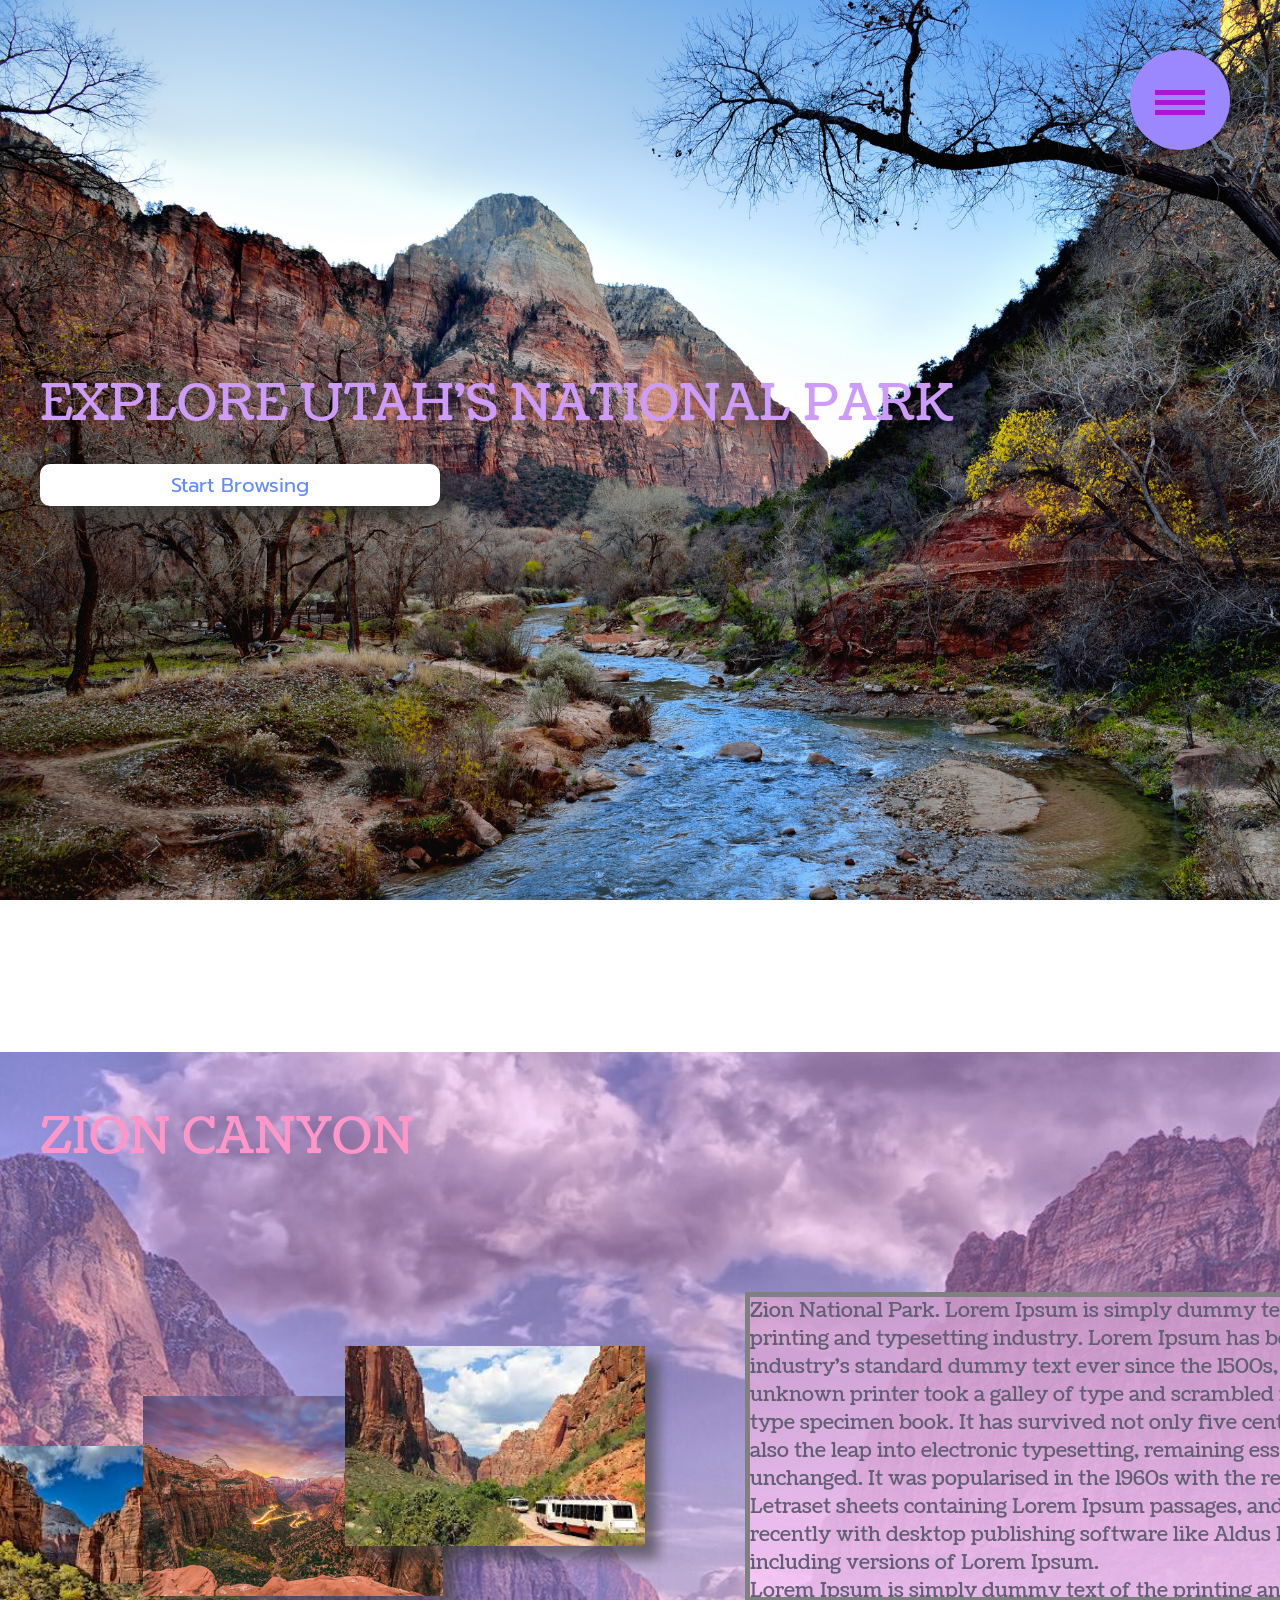
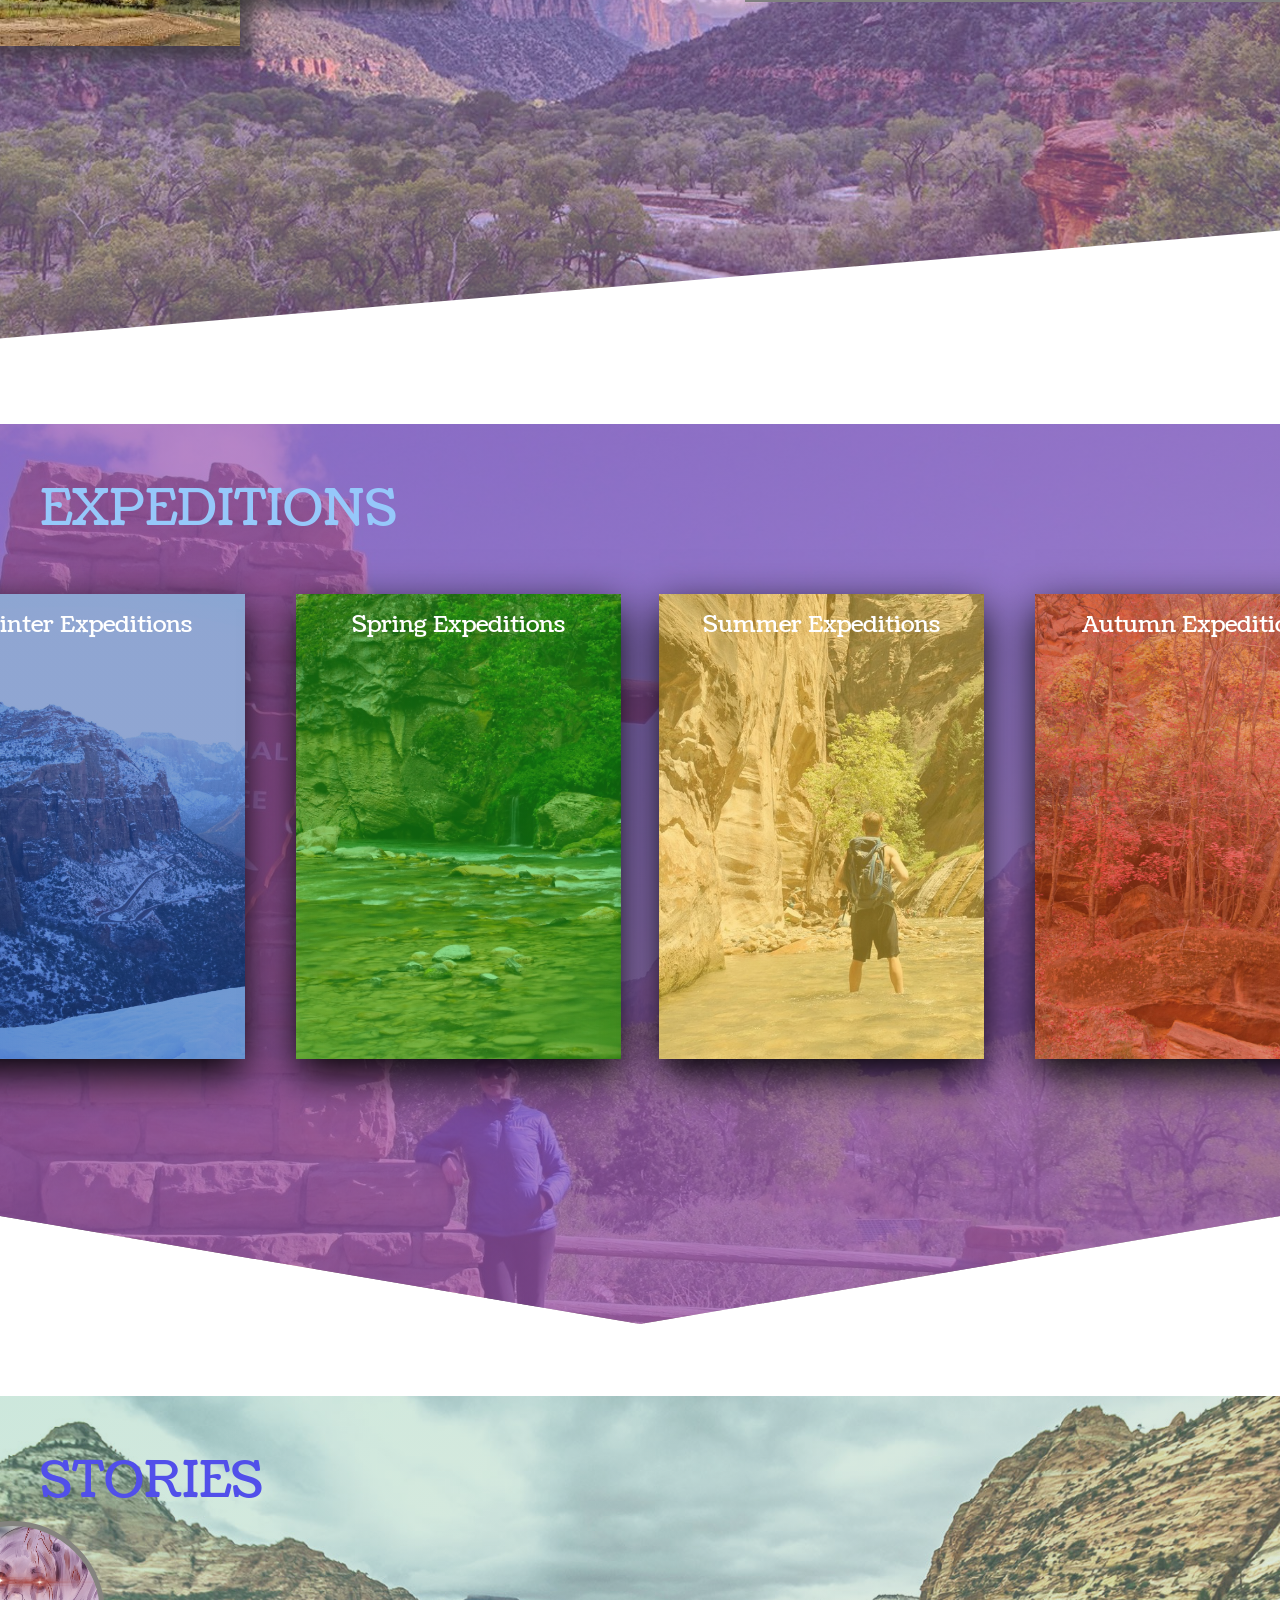
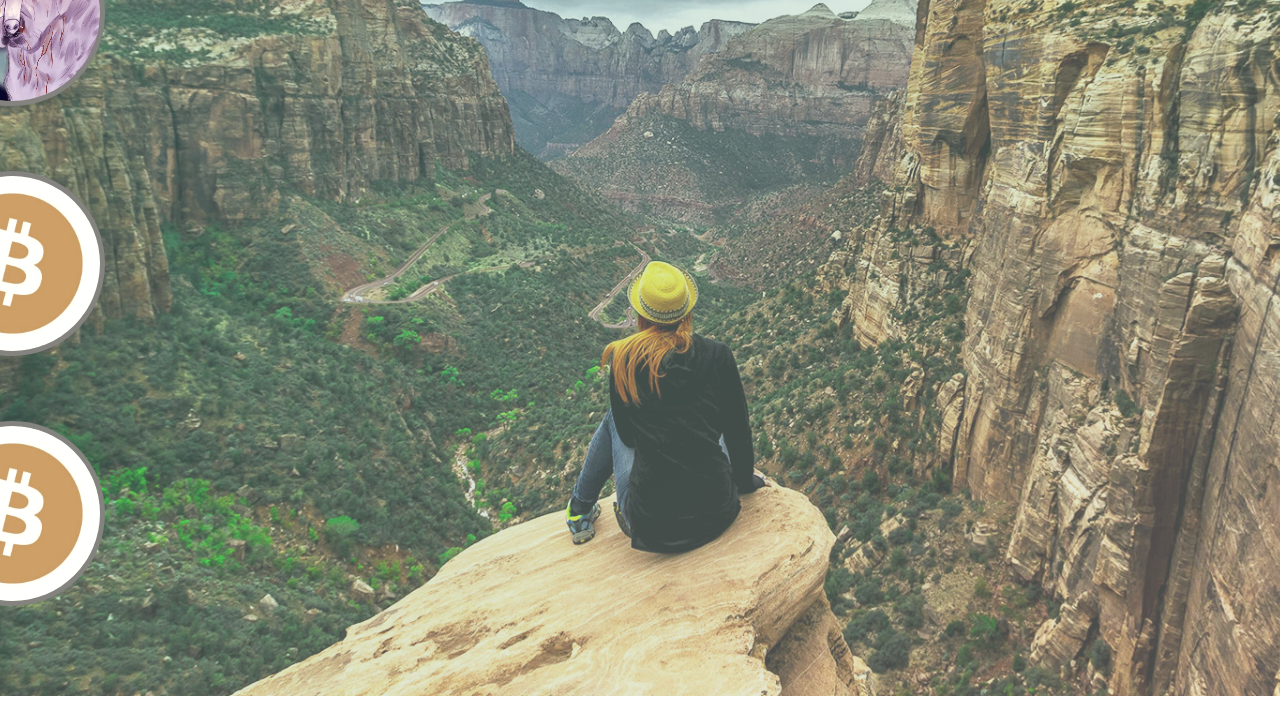
==== index.html @ e119b7de "Rename full.html to index.html" ====
<!DOCTYPE html>




<html>
<link href="https://fonts.googleapis.com/css?family=Coustard|Prompt" rel="stylesheet">
<link rel="stylesheet" type="text/css" href="full.css">
<head>
	<title>Hexoatl</title>
</head>


<div class="nav">
	<input type="checkbox" class="nav_check" id="nav-t">

<label for="nav-t" class="nav_button">
	<span class="nav_icon"></span>

</label>

<div class="nav_bg">&nbsp; </div>

<nav class="nav_nav">
	<ul class="nav_list">
		<li class="nav_item"><a href="#section1" class="nav_link">Top</a> </li>
		<li class="nav_item"><a href="#section2" class="nav_link">Zion Canyon</a> </li>
        <li class="nav_item"><a href="#section3" class="nav_link"> Expeditions</a> </li>
        <li class="nav_item"><a href="#section4" class="nav_link"> Stories</a> </li>

	</ul>
</nav>


</div>

<div class="bg-flex">

<body class="bglarge">
	<br>
<section id="section1">

<div class="bgsec bg1"> 
		<img src="img/h3.png" class="logo">
	<p class="title1"> Explore Utah's National Park </p>
	<a href="#section2"><button class="btn">Start Browsing</button></a>
	<br>
	
	<video autoplay muted loop id="video">
	<source src="img/ziongif.mp4" type="video/mp4">

</video>
</div>
<br>
</section>
<br>



<br>
<section id="section2">
	
<div class="bgsec bg2">
<p class="title2"> Zion Canyon</p>

<div class="bg2-flex">

		<div class="bg2-i">
			<img src="img/x.jfif" class="img img0">
		<img src="img/y.jpg" class="img img1">
			<img src="img/z.jfif" class="img img2">
		</div>
<br>
		<div>
			<p class="bg2-content">
			Zion National Park. 
			Lorem Ipsum is simply dummy text of the printing and typesetting industry. Lorem Ipsum has been the industry's standard dummy text ever since the 1500s, when an unknown printer took a galley of type and scrambled it to make a type specimen book. It has survived not only five centuries, but also the leap into electronic typesetting, remaining essentially unchanged. It was popularised in the 1960s with the release of Letraset sheets containing Lorem Ipsum passages, and more recently with desktop publishing software like Aldus PageMaker including versions of Lorem Ipsum.
			<br>
			Lorem Ipsum is simply dummy text of the printing and typesetting industry. Lorem Ipsum has been the industry's standard dummy text ever since the 1500s, when an unknown printer took a galley of type and scrambled it to make a type specimen book. It has survived not only five centuries, but also the leap into electronic typesetting, remaining essentially unchanged. It was popularised in the 1960s with the release of Letraset sheets containing Lorem Ipsum passages, and more recently with desktop publishing software like Aldus PageMaker including versions of Lorem Ipsum.
			</p>
	
	</div>

	</div>

</div>
<br>
</section>
<br>


<section id="section3">

<div class="bgsec bg3">
	<p class="title3">Expeditions</p>
	<div class="card c">

		<div class="card-s cf">
			Winter Expeditions
		</div>
		<div class="card-s cback cb">
		
			<p class="c-title">Information</p>
		
			Zion National Park 
			Winter Expeditions
	<br>		
			(placeholder)
			<br>
			Lorem Ipsum is simply dummy text of the printing and typesetting industry. Lorem Ipsum has been the industry's standard dummy text ever since the 1500s, when an unknown printer took a galley of type and scrambled it to make a type specimen book. It has survived not only five centuries, but also the leap into electronic typesetting, remaining essentially unchanged. 	
				</div>
		
	</div>
	<div class="card c1">

		<div class="card-s cf1">
			Spring Expeditions
		</div>
		<div class="card-s cback cb1">
			<p class="c-title">Information</p>
		
		Zion National Park 
		Spring Expeditions
         <br>
		(placeholder)
		<br>
			Lorem Ipsum is simply dummy text of the printing and typesetting industry. Lorem Ipsum has been the industry's standard dummy text ever since the 1500s, when an unknown printer took a galley of type and scrambled it to make a type specimen book. It has survived not only five centuries, but also the leap into electronic typesetting, remaining essentially unchanged.
		</div>
		
	</div>
	<div class="card c2">

		<div class="card-s cf2">
			Summer Expeditions
		</div>
		<div class="card-s cback cb2">
<p class="c-title">Information</p>		
		
			Zion National Park 
			Summer Expeditions
		<br>
			(placeholder)
			<br>
			Lorem Ipsum is simply dummy text of the printing and typesetting industry. Lorem Ipsum has been the industry's standard dummy text ever since the 1500s, when an unknown printer took a galley of type and scrambled it to make a type specimen book. It has survived not only five centuries, but also the leap into electronic typesetting, remaining essentially unchanged.
		</div>
	
	</div>
		<div class="card c3">

		<div class="card-s cf3">
			Autumn Expeditions
		</div>
		<div class="card-s cback cb3">
			
			<p class="c-title">Information</p>
	
		Zion National Park 
		Autumn Expeditions
		<br>
			(placeholder)
			<br>
	Lorem Ipsum is simply dummy text of the printing and typesetting industry. Lorem Ipsum has been the industry's standard dummy text ever since the 1500s, when an unknown printer took a galley of type and scrambled it to make a type specimen book. It has survived not only five centuries, but also the leap into electronic typesetting, remaining essentially unchanged.
		</div>
	
	</div>
</div>
<br>
</section>
<br>

<section id="section4">

<div class="bgsec bg4">

	<p class="title4"> Stories</p>

	


<div class="story-flex">

<div class="storyset ss1">			
<img src="img/carlton.jpg" class="s-img s1">
	<div class="story story1">
		"Lorem Ipsum is simply dummy text of the printing and typesetting industry. Lorem Ipsum has been the industry's standard dummy text ever since the 1500s, when an unknown printer took a galley of type and scrambled it to make a type specimen book. It has survived not only five centuries, but also the leap into electronic typesetting, remaining essentially unchanged. It was popularised in the 1960s with the release of Letraset sheets containing Lorem Ipsum passages, and more recently with desktop publishing software like Aldus PageMaker including versions of Lorem Ipsum."
	</div>
</div>


<div class="storyset ss2">
<img src="img/coin.jpg" class="s-img s2">	
<div class="story story2">
	"Lorem Ipsum is simply dummy text of the printing and typesetting industry. Lorem Ipsum has been the industry's standard dummy text ever since the 1500s, when an unknown printer took a galley of type and scrambled it to make a type specimen book. It has survived not only five centuries, but also the leap into electronic typesetting, remaining essentially unchanged. It was popularised in the 1960s with the release of Letraset sheets containing Lorem Ipsum passages, and more recently with desktop publishing software like Aldus PageMaker including versions of Lorem Ipsum."

</div>
</div>

<div class="storyset ss3">
<img src="img/coin.jpg" class="s-img s3">
<div class="story story3">

"Lorem Ipsum is simply dummy text of the printing and typesetting industry. Lorem Ipsum has been the industry's standard dummy text ever since the 1500s, when an unknown printer took a galley of type and scrambled it to make a type specimen book. It has survived not only five centuries, but also the leap into electronic typesetting, remaining essentially unchanged. It was popularised in the 1960s with the release of Letraset sheets containing Lorem Ipsum passages, and more recently with desktop publishing software like Aldus PageMaker including versions of Lorem Ipsum."
</div>
</div>

</div>
<br>
</section>
<br>
</body>
</div>
</html>
---- full.css ----
html{
	font-size: 62.5%;
	
	align-items: center;

	
}


::-webkit-scrollbar {
display: none;
}

.nav_check{
	display: none;
}
.nav_button{
	background-color: rgb(155, 135, 254);
    height: 10rem;
    width: 10rem;
    border-radius: 50%;
    position: fixed;
top: 5rem;
right: 5rem;
z-index: 2000;
box-shadow: 0 1rem 1rem rgba(0,0,0,.1);
text-align:center;
cursor: pointer;
}
.nav_icon{
	position: relative;
	margin-top: 5rem;
}
.nav_icon::before, .nav_icon::after{
	content: "";
}
.nav_icon::before{
	position: absolute;
	top: -1rem;
	left: 0;
}
.nav_icon::after{
	position: absolute;
	top: 1rem;
	left: 0;
}
.nav_icon, .nav_icon:before, .nav_icon:after{
	width: 5rem;
	height: .5rem;
	background-color: rgb(172, 21, 217);
	display: inline-block;
	transition: all .2s;
}
.nav_button:hover .nav_icon::before{
	top: -1rem;
}
.nav_button:hover .nav_icon::after{
	top: 1rem;
}
.nav_check:checked + .nav_button .nav_icon{
	background-color: transparent;
}
.nav_check:checked + .nav_button .nav_icon::before{
	transform: rotate(135deg);
	
	top: 0;
}
.nav_check:checked + .nav_button .nav_icon::after{
	transform: rotate(-135deg);
	top: 0;

}
.nav_list{
	position: absolute;
	top: 50%;
	left: 50%;
	transform: translate(-50%,-50%);
	list-style: none;
	text-align: center;
	width:100%;
}
.nav_item{
	margin: 1rem;
}
.nav_nav{
	height: 100vh;
	position: fixed;
	top: 0;
	left: 0;
	opacity:0;
	z-index: -1;
	width: 100%;
}
.nav_bg{
	height: 6rem;
	width: 6rem;
	border-radius: 50%;
	position: fixed;
	top: 6.5rem;
	right: 6.5rem;
background-image: radial-gradient(
	rgba(200,100,250,.8),
	rgba(150,50,200,.8));
z-index: -1;
opacity: 0;
}
.nav_link, .nav_link:link, .nav_link:visited{
	display: inline-block;
	font-size: 3rem;
	font-weight: 300;
	padding: 1rem 2rem;
	color: black;
	text-decoration: none;
	text-transform: uppercase;
	background-image: linear-gradient( 120deg, transparent 0%, transparent 50%, violet 50% );
	background-size: 240%;
	transition: all .4s;
}
.nav_link:hover, .nav_link:active{
	background-position: 100%;
	color: rgba(41,152,255,1);
	transform: translateX(1rem);
}
.nav_check:checked~.nav_bg{
transform: scale(80);
transition:all .8s cubic-bezier(.175,.885,.32,1.275);
opacity: 1;
z-index: 5;
}
	.nav_check:checked~.nav_nav{
	opacity: 1;
	width: 100%;
	z-index: 15;
	transition: .1s;
}


.bglarge{
	background: url(img/zion.jpg) no-repeat center center fixed; ;
/*/background-image: linear-gradient(
 
 
   to bottom,
	rgba(222, 21, 117,.4),
		rgba(155, 135, 254,.4))
   ;/*/
      	background-size: cover;
      	background-repeat: no-repeat;
      	background-position: bottom left;
 
 }

 .bgsec{
position: relative;
	width: 160rem;
	height: 90rem;
	margin: auto;

 }

.bg1{
-webkit-clip-path: polygon(0% 0%, 80% 0%, 97.5% 50%, 80% 100%, 0% 100%);
}


#video{
	width: 170rem;
	height: 90rem;
	position: relative;
	  align-self: center;
	top: -18rem;
	left: -6rem;
filter:
saturate(150%);
z-index: -1;
}

.logo{
	position: absolute;
	top: 2.5rem;
	left: 2.5rem;
	z-index: 40;
	height: 10rem;
}
.title1{
	font-family: 'Coustard', serif;
	font-size: 5rem;
	text-transform: uppercase;
	color: rgb(205, 155, 250);
z-index: 2;
position: relative;
top: 30rem;
left: 20rem;
}

.title2{
	font-family: 'Coustard', serif;
	font-size: 5rem;
	text-transform: uppercase;
	color: rgb(300, 150, 200);
z-index: 2;
position: relative;
top: 5rem;
left: 20rem;
}
.title3{
	font-family: 'Coustard', serif;
	font-size: 5rem;
	text-transform: uppercase;
	color: rgb(150, 200, 250);
z-index: 2;
position: relative;
top: 5rem;
left: 20rem;
margin-bottom: 5rem;
}
.title4{
	font-family: 'Coustard', serif;
	font-size: 5rem;
	text-transform: uppercase;
	color: rgb(75, 75, 250);
z-index: 2;
position: relative;
top: 5rem;
left: 20rem;
margin-bottom: 5rem;
}

.btn{
		background-color: white;
		color: rgb(98, 140, 254);
		width: 40rem;
	font-size: 2rem;
	border: solid;
	border-color: white;
	border-width: .5rem;
	font-family: 'Prompt', sans-serif;
	position: relative;
top: 27.5rem;
left: 20rem;
border-radius: 1rem;
box-shadow: 1.25rem 1.25rem 1.25rem rgba(50,50,50,.6);

z-index: 2}
.btn:hover{
	color: rgb(98, 140, 254);
	transform: translateY(-1rem);
	transition-duration: 1.5s;
	box-shadow: .5rem 1rem ;
}

.bg2{
	background-image:linear-gradient(
		to right bottom,
		rgba(233, 159, 272,.4),
		rgba(233, 159, 272,.4))
	,url(img/zi.jpg);
	background-size: cover;
	background-position: top;
-webkit-clip-path: polygon(0 0, 100% 0, 100% 85%, 0% 100%);
clip-path: polygon(0 0, 100% 0, 100% 85%, 0% 100%);
}

.img{
	height: 20rem;
	width: 30rem;
		position: relative;
		z-index: 0;
		box-shadow: 1.25rem 1.25rem 1.25rem rgba(50,50,50,.6);
}

.img0{
	top: 20rem;
left: 10rem;
}
.img1{
	top: 15rem;
left: 0rem;
}
.img2{
top: 10rem;
left: -10rem;
}

.img:hover {

		transform:scale(1.25,1.25);
	transition-duration: 1s;
	padding: .5rem;
	z-index: 1;
		border: solid rgb(61, 85, 204) ;
	border-width:  1rem;
}
.bg2-i:hover .img:not(:hover) {
filter: blur(.25rem) sepia(75%);
transition-duration: .5s;
z-index: -1000;
}


.bg2-content{
	font-family: 'Coustard', serif;
	font-size: 2rem;
	color: rgb(97, 96, 115);
z-index: 2;
position: relative;
top:10rem;
background-image:linear-gradient(
		to bottom,
		rgba(207, 156, 205, .85),
		rgba(250, 200, 250, .85));
height: 30rem;
width: 65rem;
border: solid grey .5rem;
overflow: auto;
}



.bg3{ 
	
	background-image:linear-gradient(
		to right bottom,
		rgba(160, 89, 182,.7),
		rgba(160, 89, 182,.7)),
	url(img/bs.jpg);
	background-size: cover;
	background-position: top;
-webkit-clip-path: polygon(50% 100%, 100% 85%, 100% 0, 0 0, 0 85%);
clip-path: polygon(50% 100%, 100% 85%, 100% 0, 0 0, 0 85%);
}
.card{
	perspective: 150rem;
	-moz-perspective:150rem ;
	position: relative;
	margin-top: 5rem;
	margin-right: auto;
	margin-left: auto;
font-family: 'Coustard', serif;
}

.card-s{
	height: 45rem;
	width: 32.5rem;
	font-size: 2.25rem;
	text-align: center;
	padding-top: 1.5rem;
	color: white;
	backface-visibility: hidden;
	box-shadow: 0 1.5rem 4rem rgba(0,0,0.15);
		top: 5rem;
}
.cf{ 
	position: absolute;

	left: 5%;
	z-index: 1;
	transition: all .75s;
	background-image:
	linear-gradient(
		to bottom,
	 rgba(33,77,165,.5),
	rgba(33,77,165,.5)),
	 url(img/winter.jfif);
background-size: cover;

}
.cb{
	background-color: rgba(33,77,165,.9);
	position: absolute;
	left: 5%;
	z-index: 0;
	transform: rotateY(-180deg);
	transition: all .75s;

}
.c:hover .cf{
	transform: rotateY(180deg);
}
.c:hover .cb{
	transform: rotateY(0deg);
}
.cf1{
	background-image:
	linear-gradient(
		to bottom,
	 rgba(28, 193, 28,.5),
	rgba(28, 193, 28,.5)),
	 url(img/spring.jpg);
background-size: cover;
	position: absolute;
	
	left:28.5%;
	z-index: 1;
	transition: all 1s;
}
.cb1{
	background-color:  rgba(28, 193, 28,.9);
	position: absolute;
	left: 28.5%;
	z-index: 0;
	transform: rotateY(-180deg);
	transition: all 1s;

}
.c1:hover .cf1{
	transform: rotateY(180deg);
}
.c1:hover .cb1{
	transform: rotateY(0deg);
}


.cf2{
	background-image:
	linear-gradient(
		to bottom,
	 rgba(249, 205, 63,.5),
	rgba(249, 205, 63,.5)),
	 url(img/summer.jpg);
background-size: cover;
	position: absolute;
	
	right: 28.5%;
	z-index: 1;
	transition: all 1s;
}
.cb2{
	background-color: rgba(249, 205, 63,.9);
	position: absolute;
	right: 28.5%;
	z-index: 0;
	transform: rotateY(-180deg);
	transition: all 1s;

}
.c2:hover .cf2{
	transform: rotateY(180deg);
}
.c2:hover .cb2{
	transform: rotateY(0deg);
}
.cf3{
	background-image:
	linear-gradient(
		to bottom,
		rgba(216, 75, 23,.5),
	rgba(216, 75, 23,.5)),
	 url(img/autumn.jpg);
background-size: cover;
	position: absolute;

	right: 5%;
	z-index: 1;
	transition: all 1s;
}
.cb3{
	background-color:  rgba(216, 75, 23,.9);
	position: absolute;
	right: 5%;
	z-index: 0;
	transform: rotateY(-180deg);
	transition: all 1s;
}


.c3:hover .cf3{
	transform: rotateY(180deg);
}
.c3:hover .cb3{
	transform: rotateY(0deg);
}
.c-title{
	border-bottom: solid white .5rem;
}
.cback{
	overflow: auto;
}
.bg4{
		background-image:linear-gradient(
		to right bottom,
		rgba(100, 189, 172,.4),
		rgba(190, 189, 192,.4)),
	url(img/IMG.jpg);
	background-size: cover;
	background-position: top;
  filter: sepia(10%);
}
.story{
	font-family: 'Coustard', serif;
	color: rgb(97, 96, 215);
z-index: 2;
position: absolute;
overflow: auto;
margin: auto;
height: 17.5rem;
	width: 120rem;
	font-size: 2rem;
	
	background-image:linear-gradient(
		to bottom,
		rgba(207, 156, 205, .8),
		rgba(250, 200, 250, .8));
left: 20%;
filter:sepia(275%);
border-radius: 1rem;
opacity: .0;
}

.story1{
top: 12.5rem;
}
.story2{
top: 37.5rem
}
.story3{
top: 62.5rem;
}
.s-img{
	left: 5%;
	height: 17.5rem;
	width: 17.5rem;
	border: solid grey .5rem;
position: absolute;
	border-radius: 50%;
filter: grayscale(50%);

}
.s-img:hover{
	filter: sepia(0%);
	box-shadow: 0 1.5rem 4rem rgba(0,0,0.15);
	transition: 1s;

}

.s-img:hover ~ .story{
	
	transition: 2s;
opacity: 1;
box-shadow: 0 1.5rem 4rem rgba(0,0,0.15);
}
.s1{
	top: 12.5rem;
}
.s2{
top: 37.5rem;
}
.s3{
top: 62.5rem;
}
.bg-flex{
	display: flex;
	flex-direction: column;
align-items: center;
}
.story-flex{
	display: flex;
	flex-direction: column;
}

.bg2-flex{ display:flex; 
	flex-direction:row;
	align-items: center;
}
@media screen and (max-width: 600px){
	html{
		font-size: 30%;
		width: 60%;
	}
	.nav_button{
		width: 10%;
		height: 10%;
	}
.bg2-flex{ display:flex; 
	flex-direction:column;
align-items: center;
}
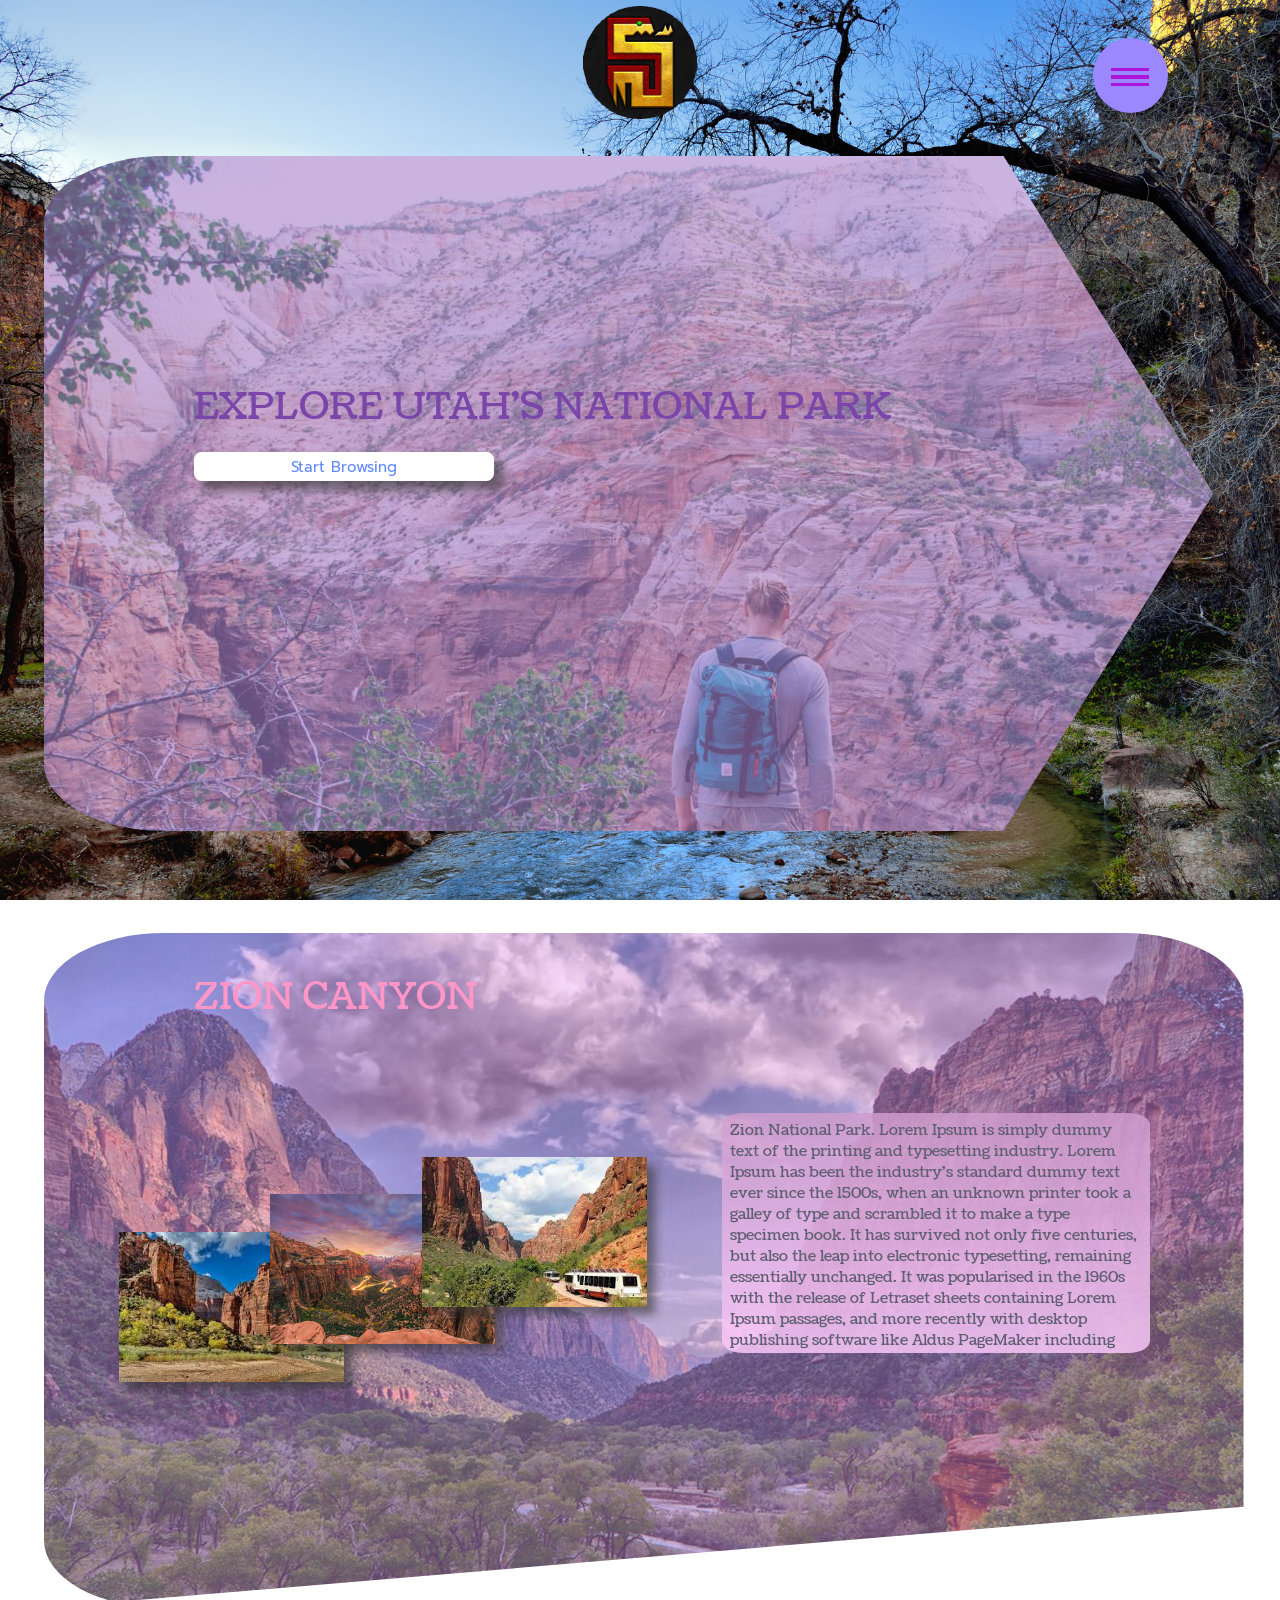
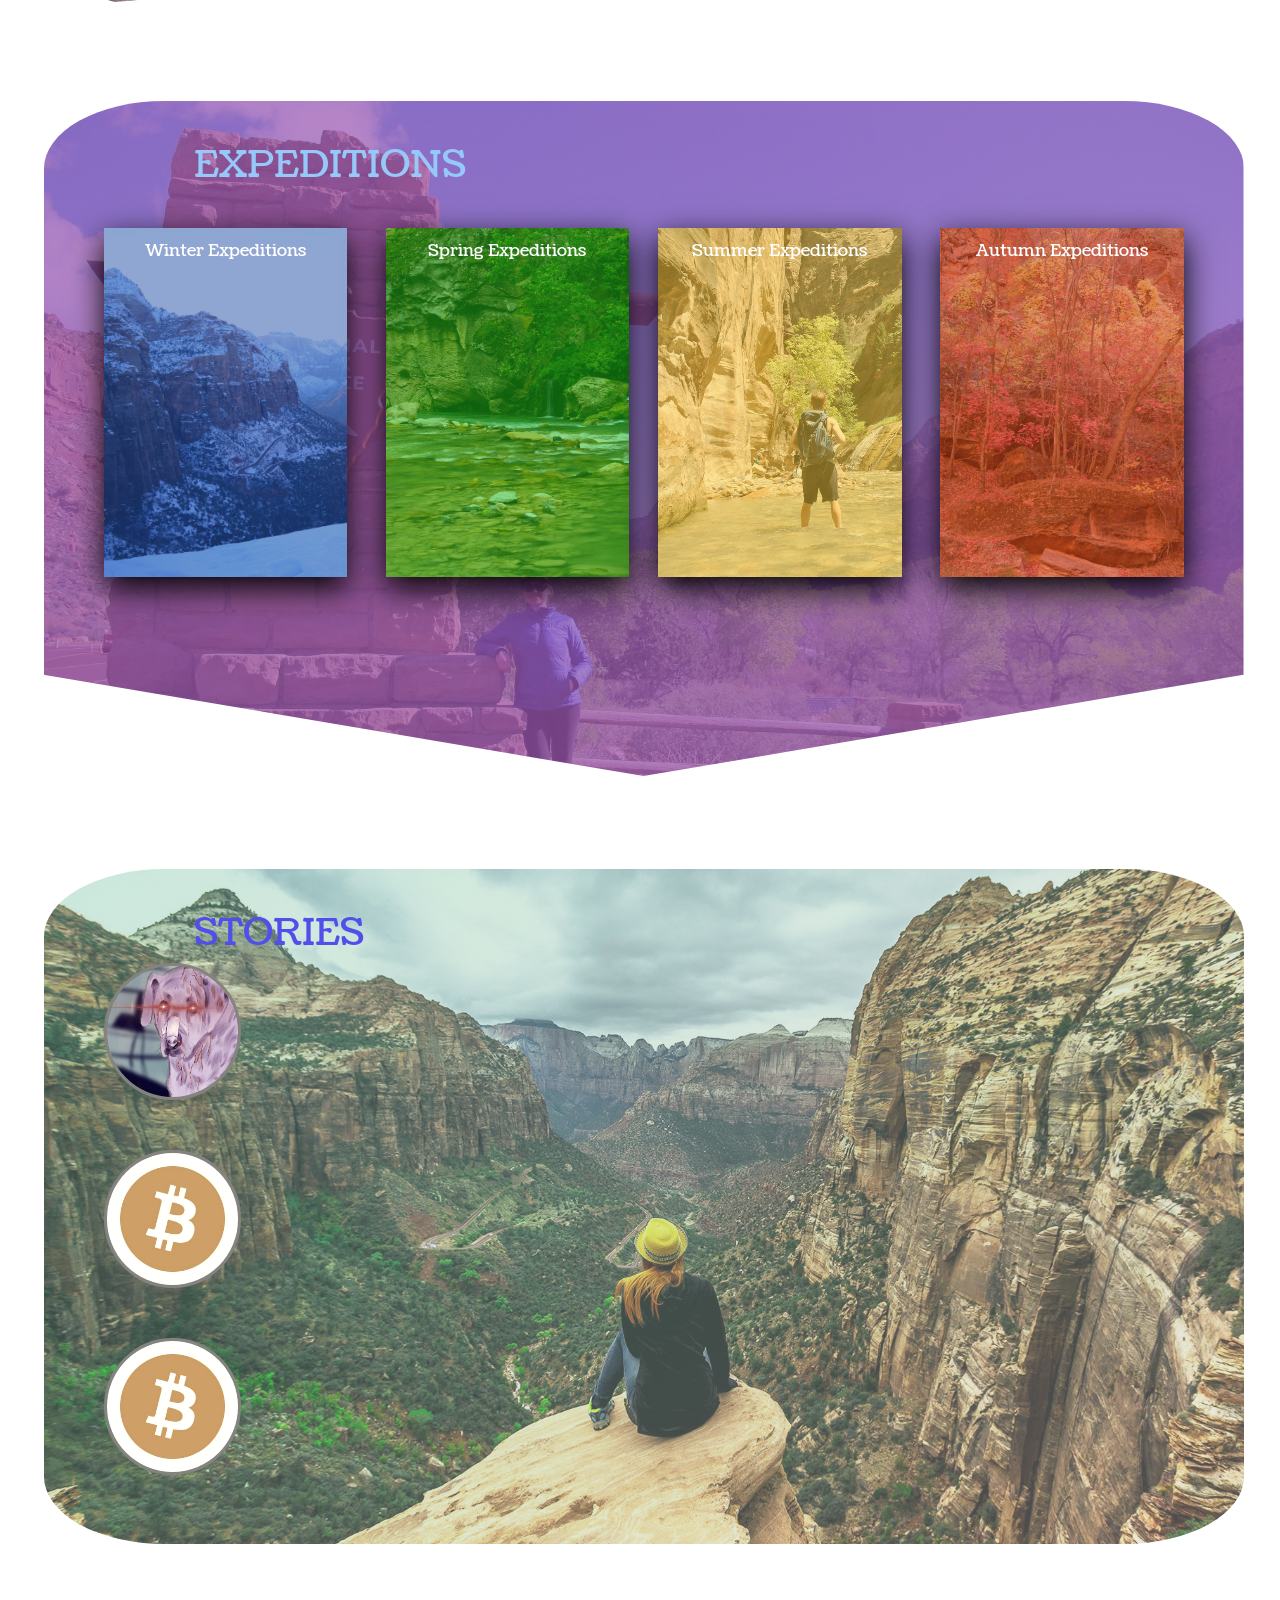
==== commit 1ca07dba: "Add files via upload" ====
--- a/index.html
+++ b/index.html
@@ -4,10 +4,13 @@
 
 
 <html>
+		
 <link href="https://fonts.googleapis.com/css?family=Coustard|Prompt" rel="stylesheet">
 <link rel="stylesheet" type="text/css" href="full.css">
 <head>
-	<title>Hexoatl</title>
+		<meta name="viewport" content="width=device-width, initial-scale=1.0">
+	<title>Red Host</title>
+    <link rel="shortcut icon" type="image/png" href="img/Redhost.png">
 </head>
 
 
@@ -37,19 +40,15 @@
 <div class="bg-flex">
 
 <body class="bglarge">
-	<br>
+	
+	<img src="img/RHlogo.png" class="logo">
 <section id="section1">
 
 <div class="bgsec bg1"> 
-		<img src="img/h3.png" class="logo">
-	<p class="title1"> Explore Utah's National Park </p>
+
+	<p class="bgtitle title1"> Explore Utah's National Park </p>
 	<a href="#section2"><button class="btn">Start Browsing</button></a>
-	<br>
-	
-	<video autoplay muted loop id="video">
-	<source src="img/ziongif.mp4" type="video/mp4">
-
-</video>
+
 </div>
 <br>
 </section>
@@ -61,7 +60,7 @@
 <section id="section2">
 	
 <div class="bgsec bg2">
-<p class="title2"> Zion Canyon</p>
+<p class="bgtitle title2"> Zion Canyon</p>
 
 <div class="bg2-flex">
 
@@ -92,7 +91,7 @@
 <section id="section3">
 
 <div class="bgsec bg3">
-	<p class="title3">Expeditions</p>
+	<p class="bgtitle title3">Expeditions</p>
 	<div class="card c">
 
 		<div class="card-s cf">
@@ -172,7 +171,7 @@
 
 <div class="bgsec bg4">
 
-	<p class="title4"> Stories</p>
+	<p class="bgtitle title4"> Stories</p>
 
 	
 
--- a/full.css
+++ b/full.css
@@ -2,12 +2,7 @@
 
 html{
 	font-size: 62.5%;
-	
-	align-items: center;
-
-	
-}
-
+}
 
 ::-webkit-scrollbar {
 display: none;
@@ -23,7 +18,7 @@
     border-radius: 50%;
     position: fixed;
 top: 5rem;
-right: 5rem;
+right: 15rem;
 z-index: 2000;
 box-shadow: 0 1rem 1rem rgba(0,0,0,.1);
 text-align:center;
@@ -138,17 +133,8 @@
 
 
 .bglarge{
-	background: url(img/zion.jpg) no-repeat center center fixed; ;
-/*/background-image: linear-gradient(
- 
- 
-   to bottom,
-	rgba(222, 21, 117,.4),
-		rgba(155, 135, 254,.4))
-   ;/*/
-      	background-size: cover;
-      	background-repeat: no-repeat;
-      	background-position: bottom left;
+	background: url(img/zion.jpg) no-repeat center center fixed;
+background-size: cover;
  
  }
 
@@ -156,39 +142,38 @@
 position: relative;
 	width: 160rem;
 	height: 90rem;
-	margin: auto;
-
+	margin: 5rem;
+border-radius: 10%;
  }
 
 .bg1{
--webkit-clip-path: polygon(0% 0%, 80% 0%, 97.5% 50%, 80% 100%, 0% 100%);
-}
-
-
-#video{
-	width: 170rem;
-	height: 90rem;
+background-image:linear-gradient(
+                to right bottom,
+                rgba(168, 130, 202, 0.6),
+                rgba(168, 130, 202,0.6))
+            ,url(img/zion2.jpg);
+            clip-path: polygon(0% 0%, 80% 0%, 97.5% 50%, 80% 100%, 0% 100%);
+}
+
+.logo{
 	position: relative;
-	  align-self: center;
-	top: -18rem;
-	left: -6rem;
-filter:
-saturate(150%);
-z-index: -1;
-}
-
-.logo{
-	position: absolute;
-	top: 2.5rem;
-	left: 2.5rem;
+	align-self: center;
+	
 	z-index: 40;
-	height: 10rem;
-}
-.title1{
+	height: 15rem;
+}
+.bgtitle{
 	font-family: 'Coustard', serif;
 	font-size: 5rem;
 	text-transform: uppercase;
-	color: rgb(205, 155, 250);
+	z-index:2;position: relative;
+
+}
+.title1{
+	font-family: 'Coustard', serif;
+	font-size: 5rem;
+	text-transform: uppercase;
+	color: rgb(123, 70, 170);
 z-index: 2;
 position: relative;
 top: 30rem;
@@ -242,7 +227,7 @@
 left: 20rem;
 border-radius: 1rem;
 box-shadow: 1.25rem 1.25rem 1.25rem rgba(50,50,50,.6);
-
+cursor: pointer;
 z-index: 2}
 .btn:hover{
 	color: rgb(98, 140, 254);
@@ -312,8 +297,9 @@
 		rgba(207, 156, 205, .85),
 		rgba(250, 200, 250, .85));
 height: 30rem;
-width: 65rem;
-border: solid grey .5rem;
+width: 55rem;
+border-radius: 5%;
+padding: 1rem;
 overflow: auto;
 }
 
@@ -553,7 +539,8 @@
 .bg-flex{
 	display: flex;
 	flex-direction: column;
-align-items: center;
+align-content: center;
+align-self:center;
 }
 .story-flex{
 	display: flex;
@@ -564,21 +551,34 @@
 	flex-direction:row;
 	align-items: center;
 }
+@media screen and (min-width: 601px){
+html{
+	font-size: 62.5%;
+	width: 100%;
+	zoom: 75%;
+}
+}
+
+
+
 @media screen and (max-width: 600px){
 	html{
-		font-size: 30%;
-		width: 60%;
+		font-size: 40%;
+width: 100%;
+zoom: 80%;
+
 	}
 	.nav_button{
-		width: 10%;
-		height: 10%;
+		width: 10rem;
+		height: 10rem;
 	}
-.bg2-flex{ display:flex; 
-	flex-direction:column;
-align-items: center;
-}
-
-
-
-
-
+.bgsec{
+	width: 120rem;
+	height: 60rem;
+}
+
+
+
+
+
+}
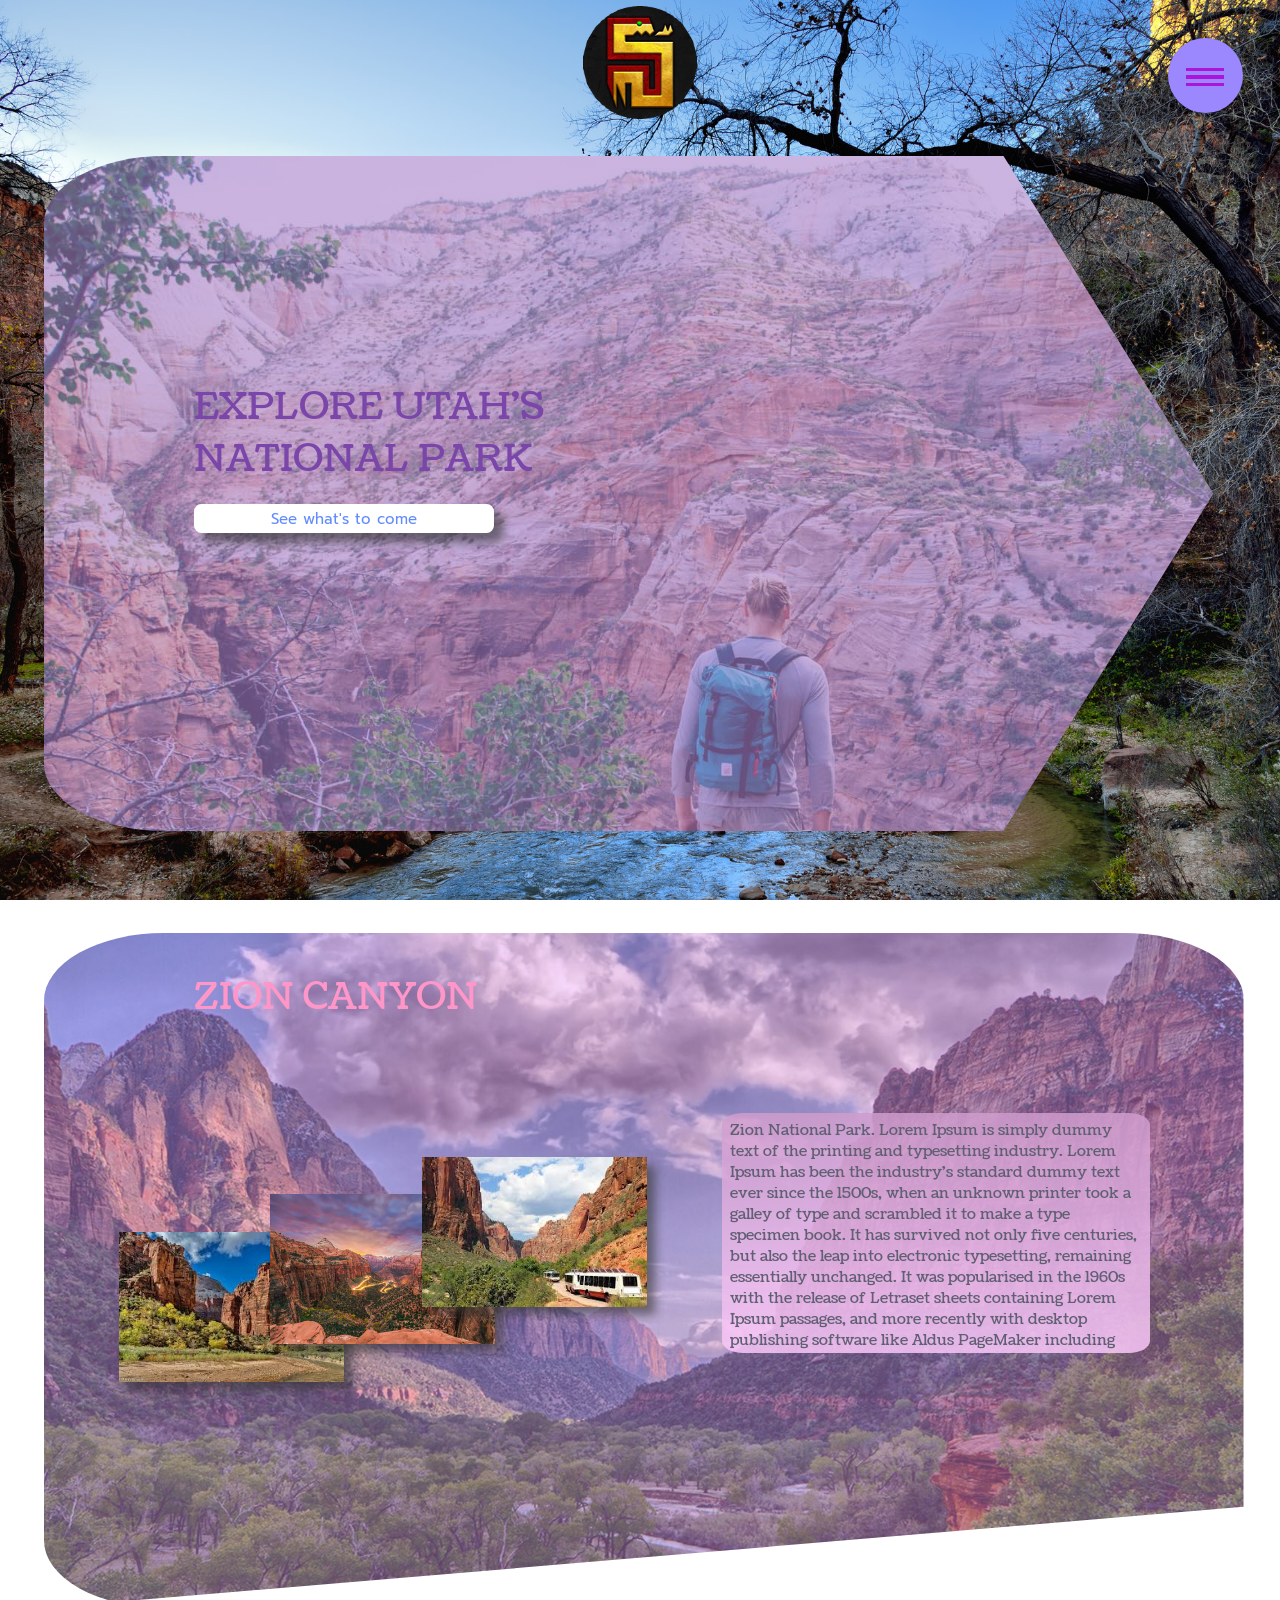
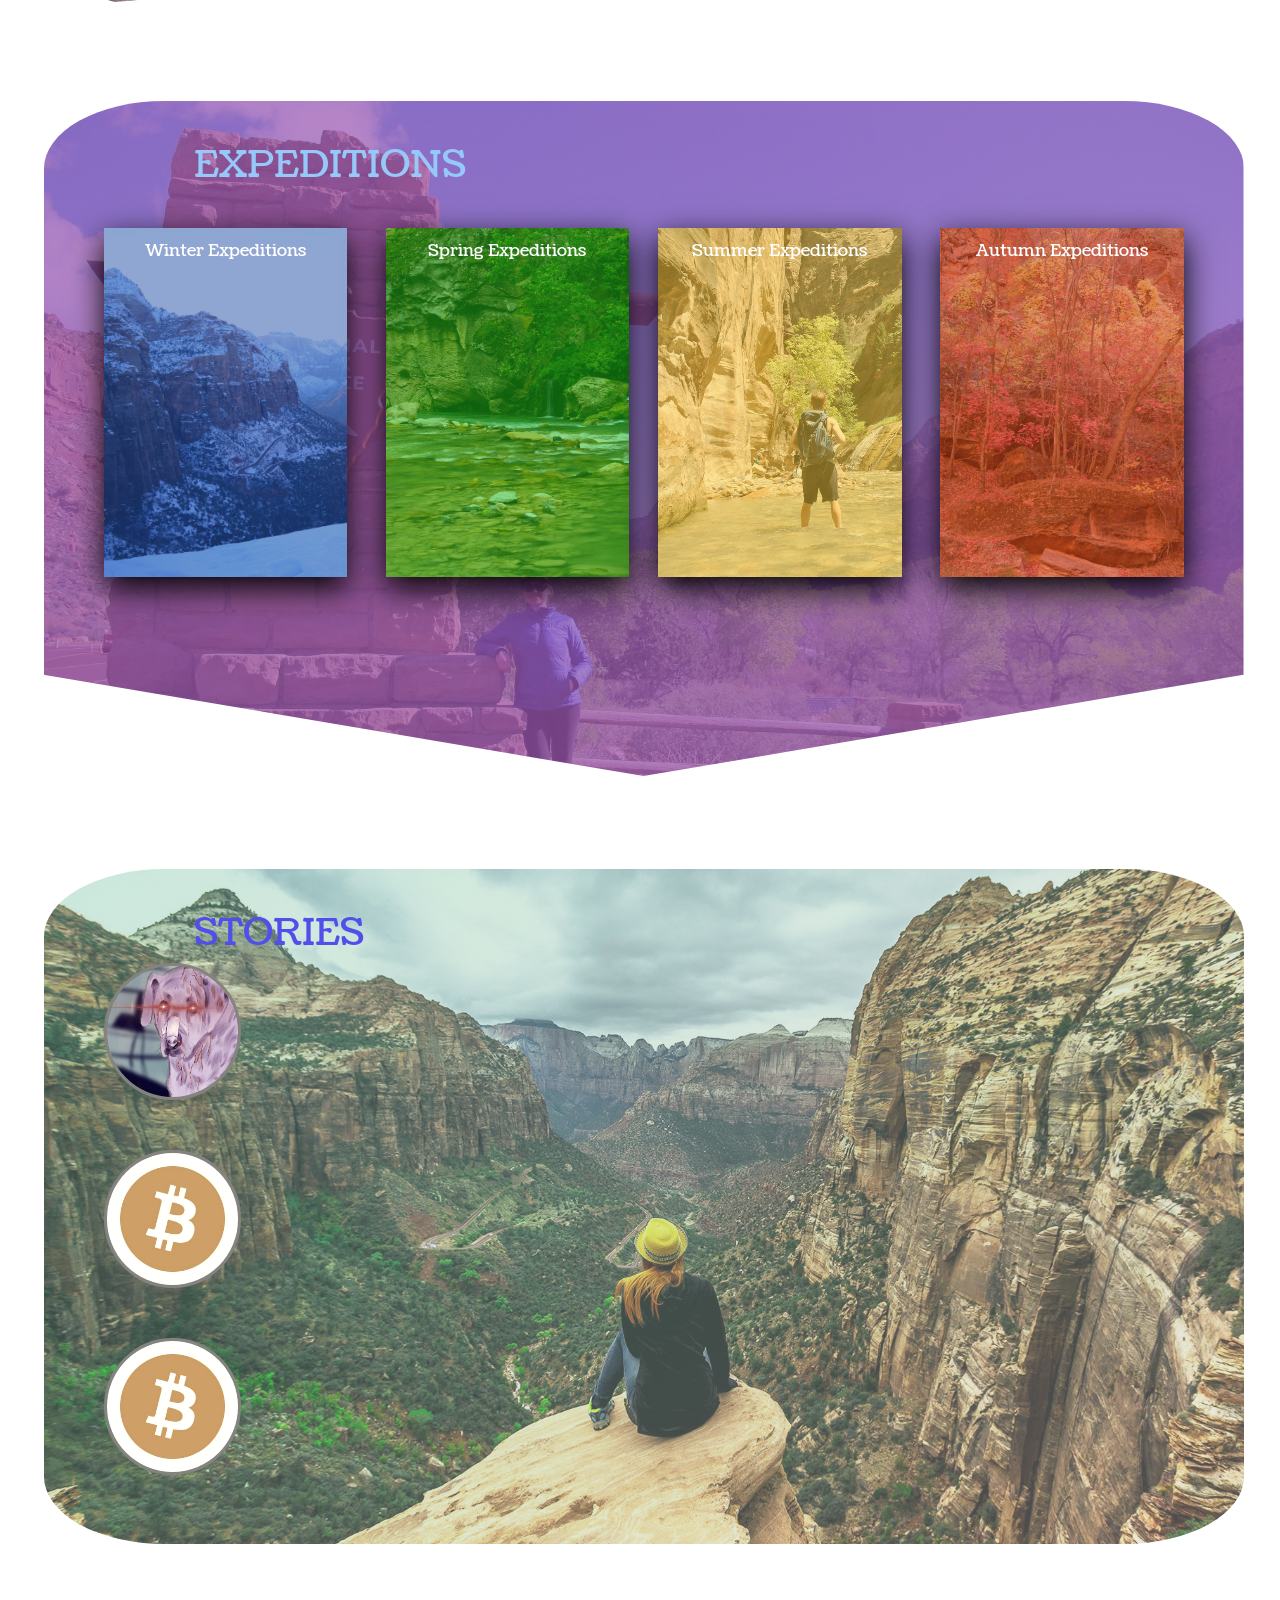
==== commit 67fde98e: "Add files via upload" ====
--- a/index.html
+++ b/index.html
@@ -26,7 +26,7 @@
 
 <nav class="nav_nav">
 	<ul class="nav_list">
-		<li class="nav_item"><a href="#section1" class="nav_link">Top</a> </li>
+		<li class="nav_item"><a href="#section1" class="nav_link">Home</a> </li>
 		<li class="nav_item"><a href="#section2" class="nav_link">Zion Canyon</a> </li>
         <li class="nav_item"><a href="#section3" class="nav_link"> Expeditions</a> </li>
         <li class="nav_item"><a href="#section4" class="nav_link"> Stories</a> </li>
@@ -46,8 +46,8 @@
 
 <div class="bgsec bg1"> 
 
-	<p class="bgtitle title1"> Explore Utah's National Park </p>
-	<a href="#section2"><button class="btn">Start Browsing</button></a>
+	<p class="bgtitle title1"> Explore Utah's <br> National Park </p>
+	<a href="#section2"><button class="btn">See what's to come</button></a>
 
 </div>
 <br>
@@ -173,40 +173,37 @@
 
 	<p class="bgtitle title4"> Stories</p>
 
-	
-
-
 <div class="story-flex">
 
-<div class="storyset ss1">			
-<img src="img/carlton.jpg" class="s-img s1">
-	<div class="story story1">
-		"Lorem Ipsum is simply dummy text of the printing and typesetting industry. Lorem Ipsum has been the industry's standard dummy text ever since the 1500s, when an unknown printer took a galley of type and scrambled it to make a type specimen book. It has survived not only five centuries, but also the leap into electronic typesetting, remaining essentially unchanged. It was popularised in the 1960s with the release of Letraset sheets containing Lorem Ipsum passages, and more recently with desktop publishing software like Aldus PageMaker including versions of Lorem Ipsum."
-	</div>
-</div>
-
-
-<div class="storyset ss2">
-<img src="img/coin.jpg" class="s-img s2">	
-<div class="story story2">
-	"Lorem Ipsum is simply dummy text of the printing and typesetting industry. Lorem Ipsum has been the industry's standard dummy text ever since the 1500s, when an unknown printer took a galley of type and scrambled it to make a type specimen book. It has survived not only five centuries, but also the leap into electronic typesetting, remaining essentially unchanged. It was popularised in the 1960s with the release of Letraset sheets containing Lorem Ipsum passages, and more recently with desktop publishing software like Aldus PageMaker including versions of Lorem Ipsum."
-
-</div>
-</div>
-
-<div class="storyset ss3">
-<img src="img/coin.jpg" class="s-img s3">
-<div class="story story3">
-
-"Lorem Ipsum is simply dummy text of the printing and typesetting industry. Lorem Ipsum has been the industry's standard dummy text ever since the 1500s, when an unknown printer took a galley of type and scrambled it to make a type specimen book. It has survived not only five centuries, but also the leap into electronic typesetting, remaining essentially unchanged. It was popularised in the 1960s with the release of Letraset sheets containing Lorem Ipsum passages, and more recently with desktop publishing software like Aldus PageMaker including versions of Lorem Ipsum."
-</div>
-</div>
-
-</div>
-<br>
-</section>
-<br>
-</body>
-</div>
-</html>
-
+	<div class="storyset ss1">			
+	<img src="img/carlton.jpg" class="s-img s1">
+		<div class="story story1">
+			<br>
+			 "Lorem Ipsum is simply dummy text of the printing and typesetting industry." 
+		</div>
+	</div>
+	
+	
+	<div class="storyset ss2">
+	<img src="img/coin.jpg" class="s-img s2">	
+	<div class="story story2">
+		<br>
+		  "Lorem Ipsum is simply dummy text of the printing and typesetting industry."
+	</div>
+	</div>
+	
+	<div class="storyset ss3">
+	<img src="img/coin.jpg" class="s-img s3">
+	<div class="story story3">
+	<br>
+	 "Lorem Ipsum is simply dummy text of the printing and typesetting industry."
+	</div>
+	</div>
+	
+	</div>
+	<br>
+	</section>
+	<br>
+	</body>
+	</div>
+	</html>
--- a/full.css
+++ b/full.css
@@ -2,6 +2,7 @@
 
 html{
 	font-size: 62.5%;
+
 }
 
 ::-webkit-scrollbar {
@@ -18,7 +19,7 @@
     border-radius: 50%;
     position: fixed;
 top: 5rem;
-right: 15rem;
+right: 5rem;
 z-index: 2000;
 box-shadow: 0 1rem 1rem rgba(0,0,0,.1);
 text-align:center;
@@ -89,8 +90,8 @@
 	width: 100%;
 }
 .nav_bg{
-	height: 6rem;
-	width: 6rem;
+	height: 10rem;
+	width: 10rem;
 	border-radius: 50%;
 	position: fixed;
 	top: 6.5rem;
@@ -144,6 +145,7 @@
 	height: 90rem;
 	margin: 5rem;
 border-radius: 10%;
+align-self: center;
  }
 
 .bg1{
@@ -158,7 +160,7 @@
 .logo{
 	position: relative;
 	align-self: center;
-	
+	margin: auto;
 	z-index: 40;
 	height: 15rem;
 }
@@ -534,8 +536,7 @@
 top: 37.5rem;
 }
 .s3{
-top: 62.5rem;
-}
+top: 62.5rem;}
 .bg-flex{
 	display: flex;
 	flex-direction: column;
@@ -551,7 +552,7 @@
 	flex-direction:row;
 	align-items: center;
 }
-@media screen and (min-width: 601px){
+@media screen and (min-width: 801px){
 html{
 	font-size: 62.5%;
 	width: 100%;
@@ -561,11 +562,11 @@
 
 
 
-@media screen and (max-width: 600px){
+@media screen and (max-width: 800px){
 	html{
 		font-size: 40%;
-width: 100%;
-zoom: 80%;
+width: 50%;
+zoom: 100%;
 
 	}
 	.nav_button{
@@ -576,9 +577,81 @@
 	width: 120rem;
 	height: 60rem;
 }
-
-
-
-
-
-}+.logo{
+position: absolute;
+left: 7.5rem;
+top:7.5rem;
+align-self: left;
+height: 10rem;
+}
+.bg1{
+	clip-path: inset(0 0 0 0);
+}
+.bg2{
+	clip-path: inset(0 0 0 0);
+}
+.bg3{
+	clip-path: inset(0 0 0 0);
+}
+.bg4{
+	clip-path: inset(0 0 0 0);
+}
+.story{
+	width: 80rem;
+	height: 10rem;
+}
+.s-img{
+	height: 10rem;
+	width: 10rem;
+}
+.bg2-content{
+	width: 40rem;
+	right: 5rem;
+	top: 5rem;
+}
+.title1{
+	top: 20rem;
+}
+.btn{
+top:17.5rem;
+}
+.story1{
+	top: 12.5rem;
+	}
+	.story2{
+	top: 27.5rem
+	}
+	.story3{
+	top: 42.5rem;
+	}
+	.s1{
+		top: 12.5rem;
+	}
+	.s2{
+	top: 27.5rem;
+	}
+	.s3{
+		top: 42.5rem;
+	}
+	.card-s{
+		height: 30rem;
+		width: 25rem;
+		font-size: 1.5rem;
+			}
+			.img{
+				height: 15rem;
+				width: 22.5rem;
+			}
+			.img0{
+				top: 10rem;
+			left: 10rem;
+			}
+			.img1{
+				top: 5rem;
+			left: 0rem;
+			}
+			.img2{
+			top: 0rem;
+			left: -10rem;
+			}
+	}
